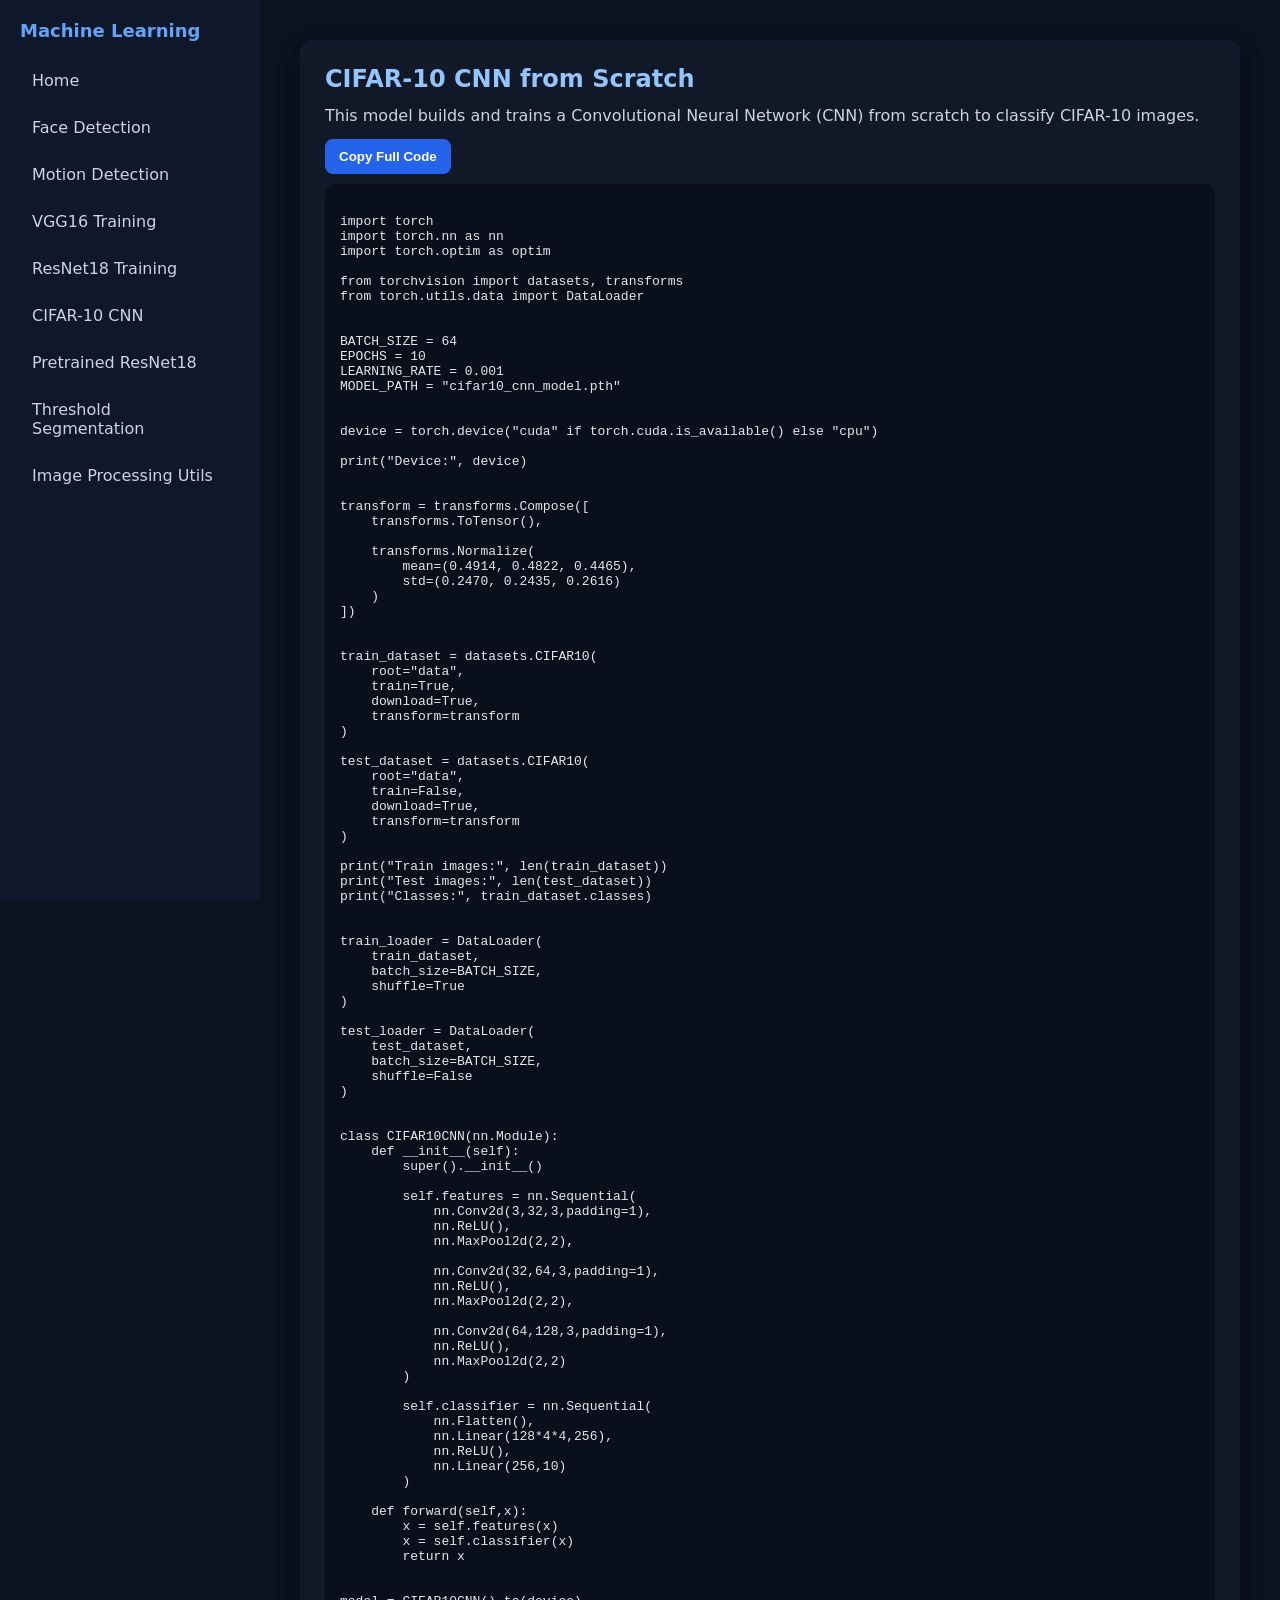
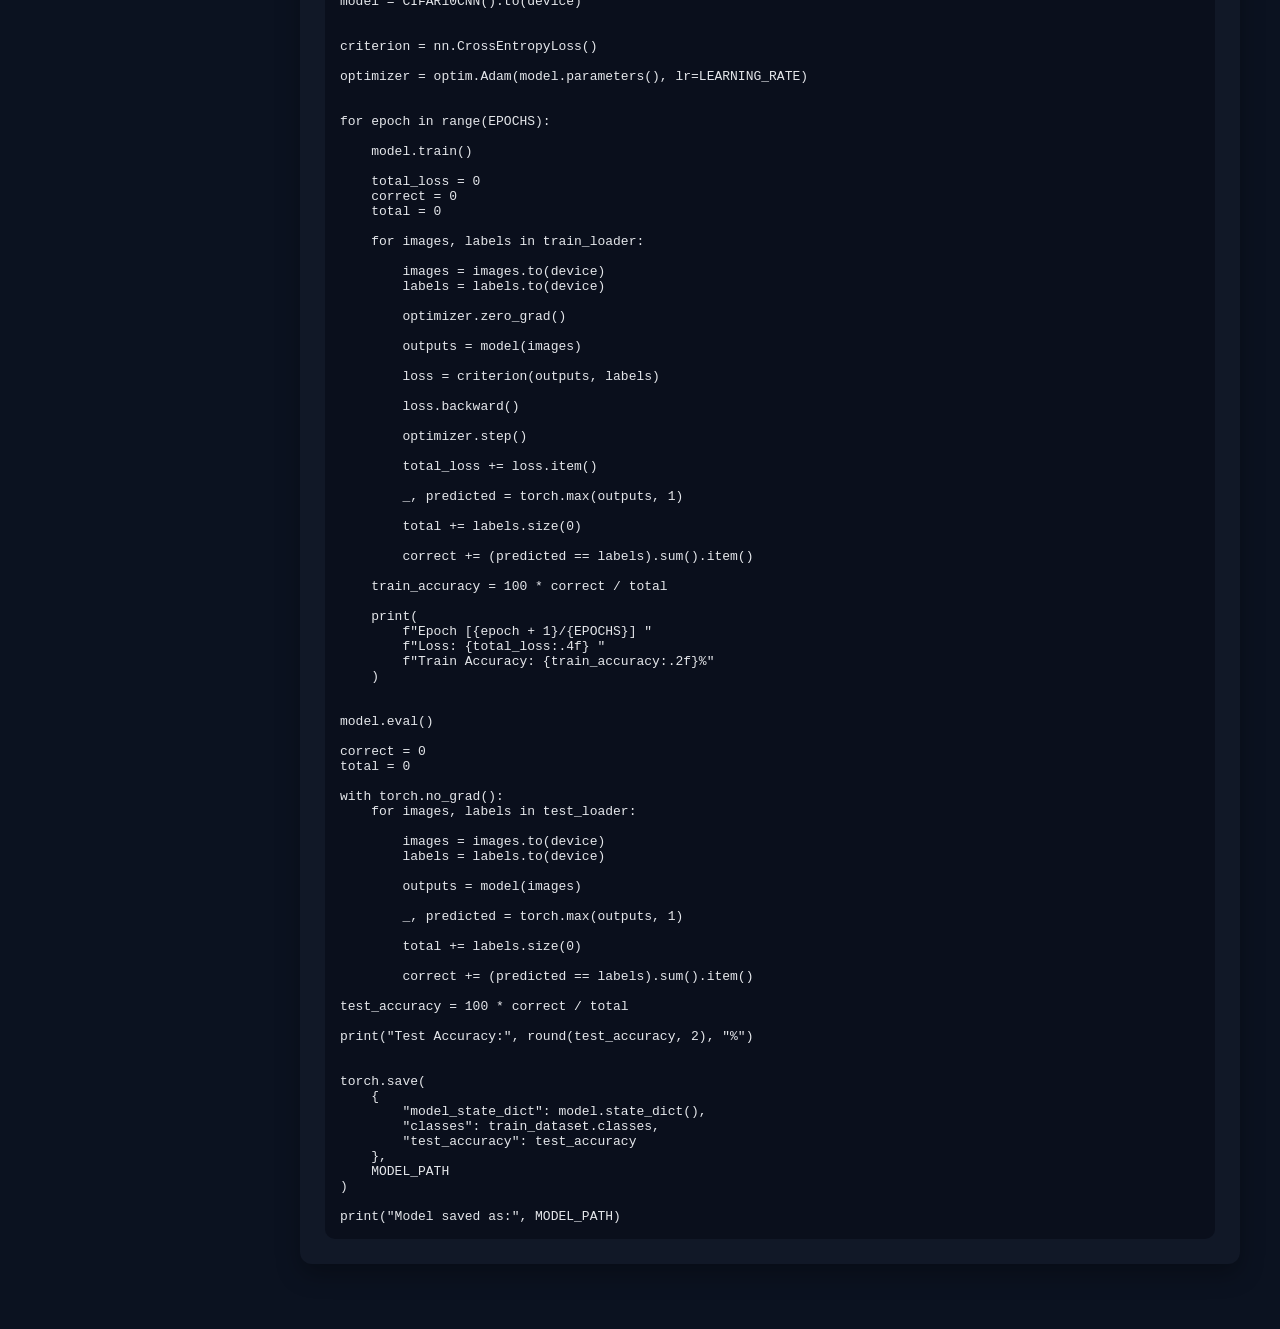
==== cifar10-cnn.html @ f82b3af5 "Machine Learning" ====
<!doctype html>
<html>
  <head>
    <title>CIFAR-10 CNN</title>
    <link rel="stylesheet" href="style.css" />
  </head>

  <body>
    <div class="sidebar">
      <h2>Machine Learning</h2>

      <a href="index.html">Home</a>
      <a href="face-detection.html">Face Detection</a>
      <a href="motion-detection.html">Motion Detection</a>
      <a href="vgg16-training.html">VGG16 Training</a>
      <a href="resnet18-training.html">ResNet18 Training</a
      ><a href="cifar10-cnn.html">CIFAR-10 CNN</a
      ><a href="pretrained-resnet18.html">Pretrained ResNet18</a
      ><a href="threshold-segmentation.html">Threshold Segmentation</a
      ><a href="image-utils.html">Image Processing Utils</a>
    </div>

    <main>
      <div class="card">
        <h2>CIFAR-10 CNN from Scratch</h2>

        <p>
          This model builds and trains a Convolutional Neural Network (CNN) from
          scratch to classify CIFAR-10 images.
        </p>

        <button class="copy-btn" onclick="copyCode()">Copy Full Code</button>

        <pre><code id="code">
import torch
import torch.nn as nn
import torch.optim as optim

from torchvision import datasets, transforms
from torch.utils.data import DataLoader


BATCH_SIZE = 64
EPOCHS = 10
LEARNING_RATE = 0.001
MODEL_PATH = "cifar10_cnn_model.pth"


device = torch.device("cuda" if torch.cuda.is_available() else "cpu")

print("Device:", device)


transform = transforms.Compose([
    transforms.ToTensor(),

    transforms.Normalize(
        mean=(0.4914, 0.4822, 0.4465),
        std=(0.2470, 0.2435, 0.2616)
    )
])


train_dataset = datasets.CIFAR10(
    root="data",
    train=True,
    download=True,
    transform=transform
)

test_dataset = datasets.CIFAR10(
    root="data",
    train=False,
    download=True,
    transform=transform
)

print("Train images:", len(train_dataset))
print("Test images:", len(test_dataset))
print("Classes:", train_dataset.classes)


train_loader = DataLoader(
    train_dataset,
    batch_size=BATCH_SIZE,
    shuffle=True
)

test_loader = DataLoader(
    test_dataset,
    batch_size=BATCH_SIZE,
    shuffle=False
)


class CIFAR10CNN(nn.Module):
    def __init__(self):
        super().__init__()

        self.features = nn.Sequential(
            nn.Conv2d(3,32,3,padding=1),
            nn.ReLU(),
            nn.MaxPool2d(2,2),

            nn.Conv2d(32,64,3,padding=1),
            nn.ReLU(),
            nn.MaxPool2d(2,2),

            nn.Conv2d(64,128,3,padding=1),
            nn.ReLU(),
            nn.MaxPool2d(2,2)
        )

        self.classifier = nn.Sequential(
            nn.Flatten(),
            nn.Linear(128*4*4,256),
            nn.ReLU(),
            nn.Linear(256,10)
        )

    def forward(self,x):
        x = self.features(x)
        x = self.classifier(x)
        return x


model = CIFAR10CNN().to(device)


criterion = nn.CrossEntropyLoss()

optimizer = optim.Adam(model.parameters(), lr=LEARNING_RATE)


for epoch in range(EPOCHS):

    model.train()

    total_loss = 0
    correct = 0
    total = 0

    for images, labels in train_loader:

        images = images.to(device)
        labels = labels.to(device)

        optimizer.zero_grad()

        outputs = model(images)

        loss = criterion(outputs, labels)

        loss.backward()

        optimizer.step()

        total_loss += loss.item()

        _, predicted = torch.max(outputs, 1)

        total += labels.size(0)

        correct += (predicted == labels).sum().item()

    train_accuracy = 100 * correct / total

    print(
        f"Epoch [{epoch + 1}/{EPOCHS}] "
        f"Loss: {total_loss:.4f} "
        f"Train Accuracy: {train_accuracy:.2f}%"
    )


model.eval()

correct = 0
total = 0

with torch.no_grad():
    for images, labels in test_loader:

        images = images.to(device)
        labels = labels.to(device)

        outputs = model(images)

        _, predicted = torch.max(outputs, 1)

        total += labels.size(0)

        correct += (predicted == labels).sum().item()

test_accuracy = 100 * correct / total

print("Test Accuracy:", round(test_accuracy, 2), "%")


torch.save(
    {
        "model_state_dict": model.state_dict(),
        "classes": train_dataset.classes,
        "test_accuracy": test_accuracy
    },
    MODEL_PATH
)

print("Model saved as:", MODEL_PATH)
</code></pre>
      </div>
    </main>

    <script>
      function copyCode() {
        navigator.clipboard.writeText(
          document.getElementById("code").innerText,
        );
      }
    </script>
  </body>
</html>
---- style.css ----
* {
  margin: 0;
  padding: 0;
  box-sizing: border-box;
}

body {
  font-family:
    system-ui,
    -apple-system,
    Segoe UI,
    Roboto,
    Arial;
  background: #0b1220;
  color: #e5e7eb;
  display: flex;
}

/* SIDEBAR */
.sidebar {
  width: 260px;
  min-height: 100vh;
  background: #0f172a;
  padding: 20px;
  position: fixed;
}

.sidebar h2 {
  font-size: 18px;
  margin-bottom: 20px;
  color: #60a5fa;
}

.sidebar a {
  display: block;
  color: #cbd5e1;
  text-decoration: none;
  padding: 10px 12px;
  border-radius: 8px;
  margin-bottom: 8px;
  transition: 0.2s;
}

.sidebar a:hover {
  background: #1e293b;
  color: white;
}

/* MAIN */
main {
  margin-left: 260px;
  padding: 40px;
  width: 100%;
}

.card {
  background: #111827;
  padding: 25px;
  border-radius: 12px;
  margin-bottom: 25px;
  box-shadow: 0 10px 25px rgba(0, 0, 0, 0.3);
}

h1,
h2,
h3 {
  color: #93c5fd;
  margin-bottom: 10px;
}

p {
  color: #cbd5e1;
  margin-bottom: 10px;
  line-height: 1.6;
}

pre {
  background: #0a0f1c;
  padding: 15px;
  border-radius: 10px;
  overflow: auto;
  color: #e5e7eb;
}

.copy-btn {
  background: #2563eb;
  color: white;
  border: none;
  padding: 10px 14px;
  border-radius: 8px;
  cursor: pointer;
  margin-bottom: 10px;
  font-weight: 600;
}

.copy-btn:hover {
  background: #1d4ed8;
}

ul,
ol {
  margin-left: 20px;
  color: #cbd5e1;
}

.nav-title {
  font-size: 14px;
  color: #64748b;
  margin-top: 20px;
  margin-bottom: 10px;
}
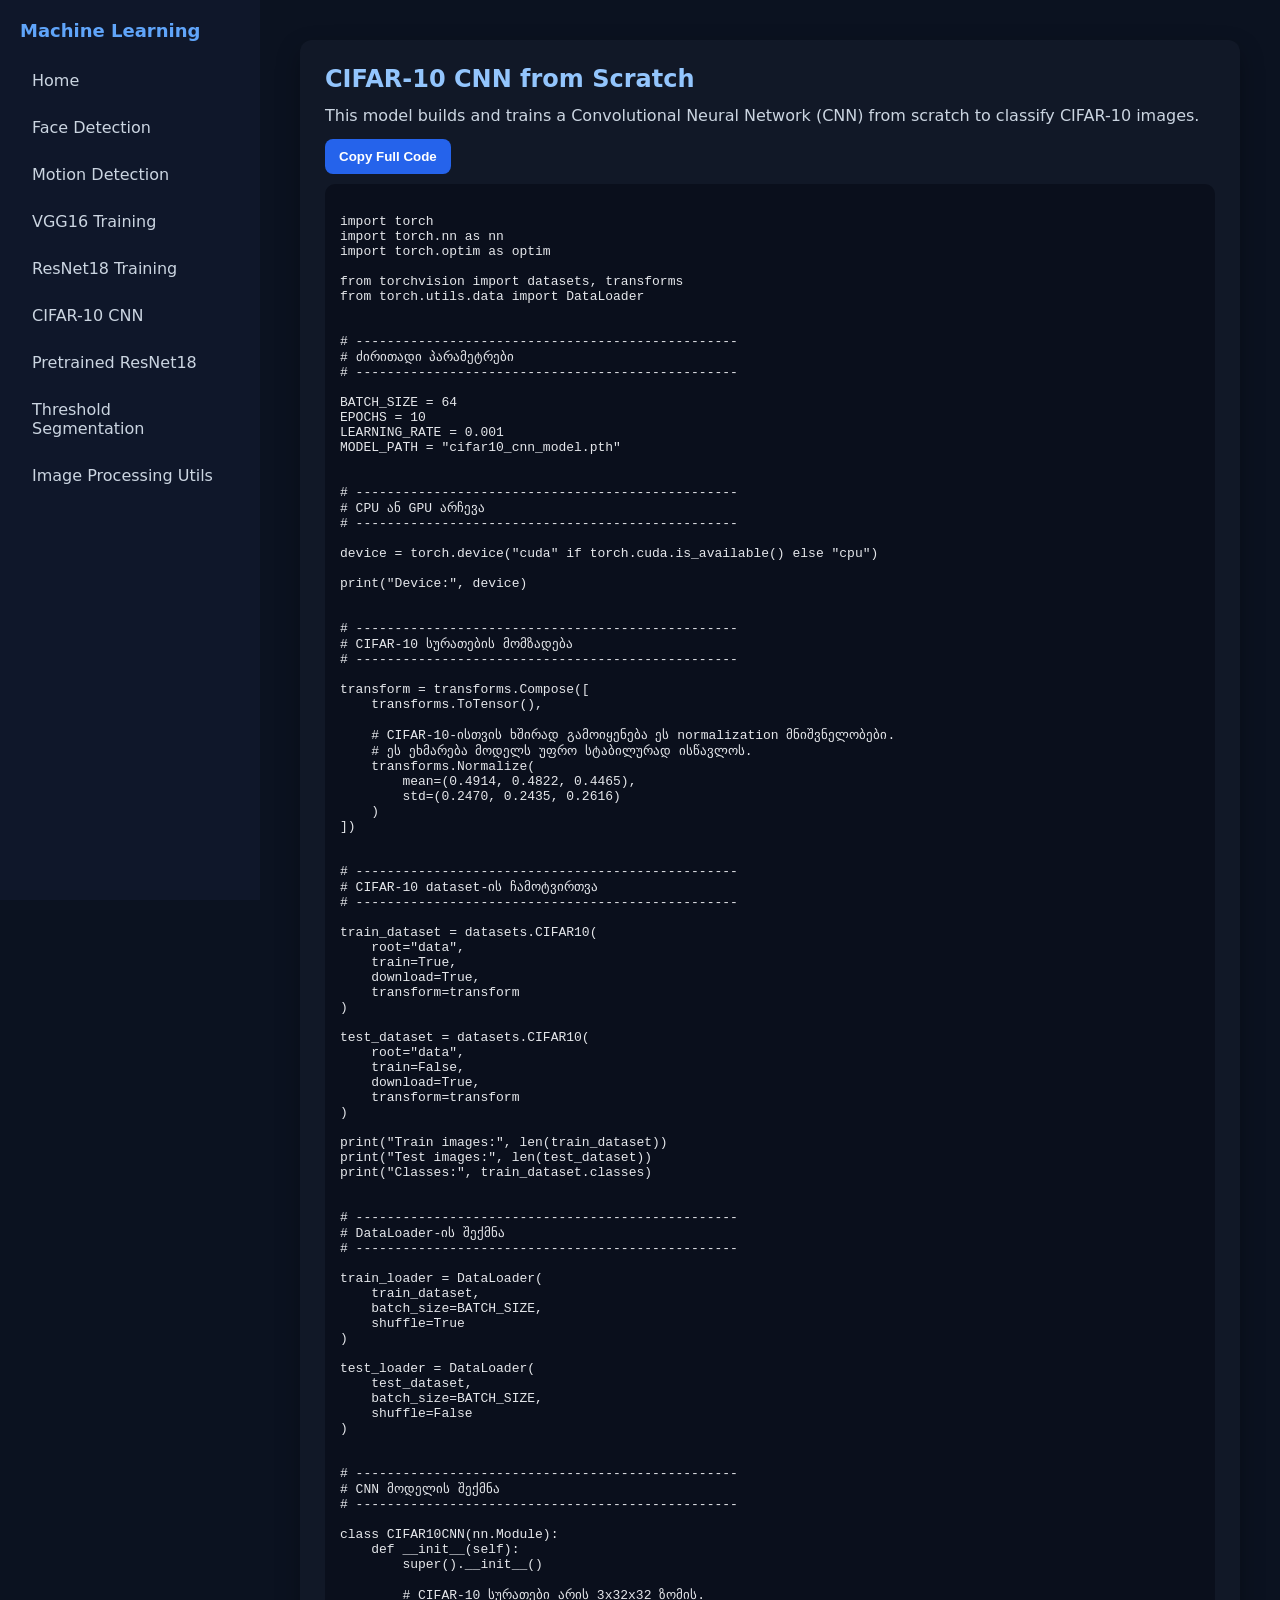
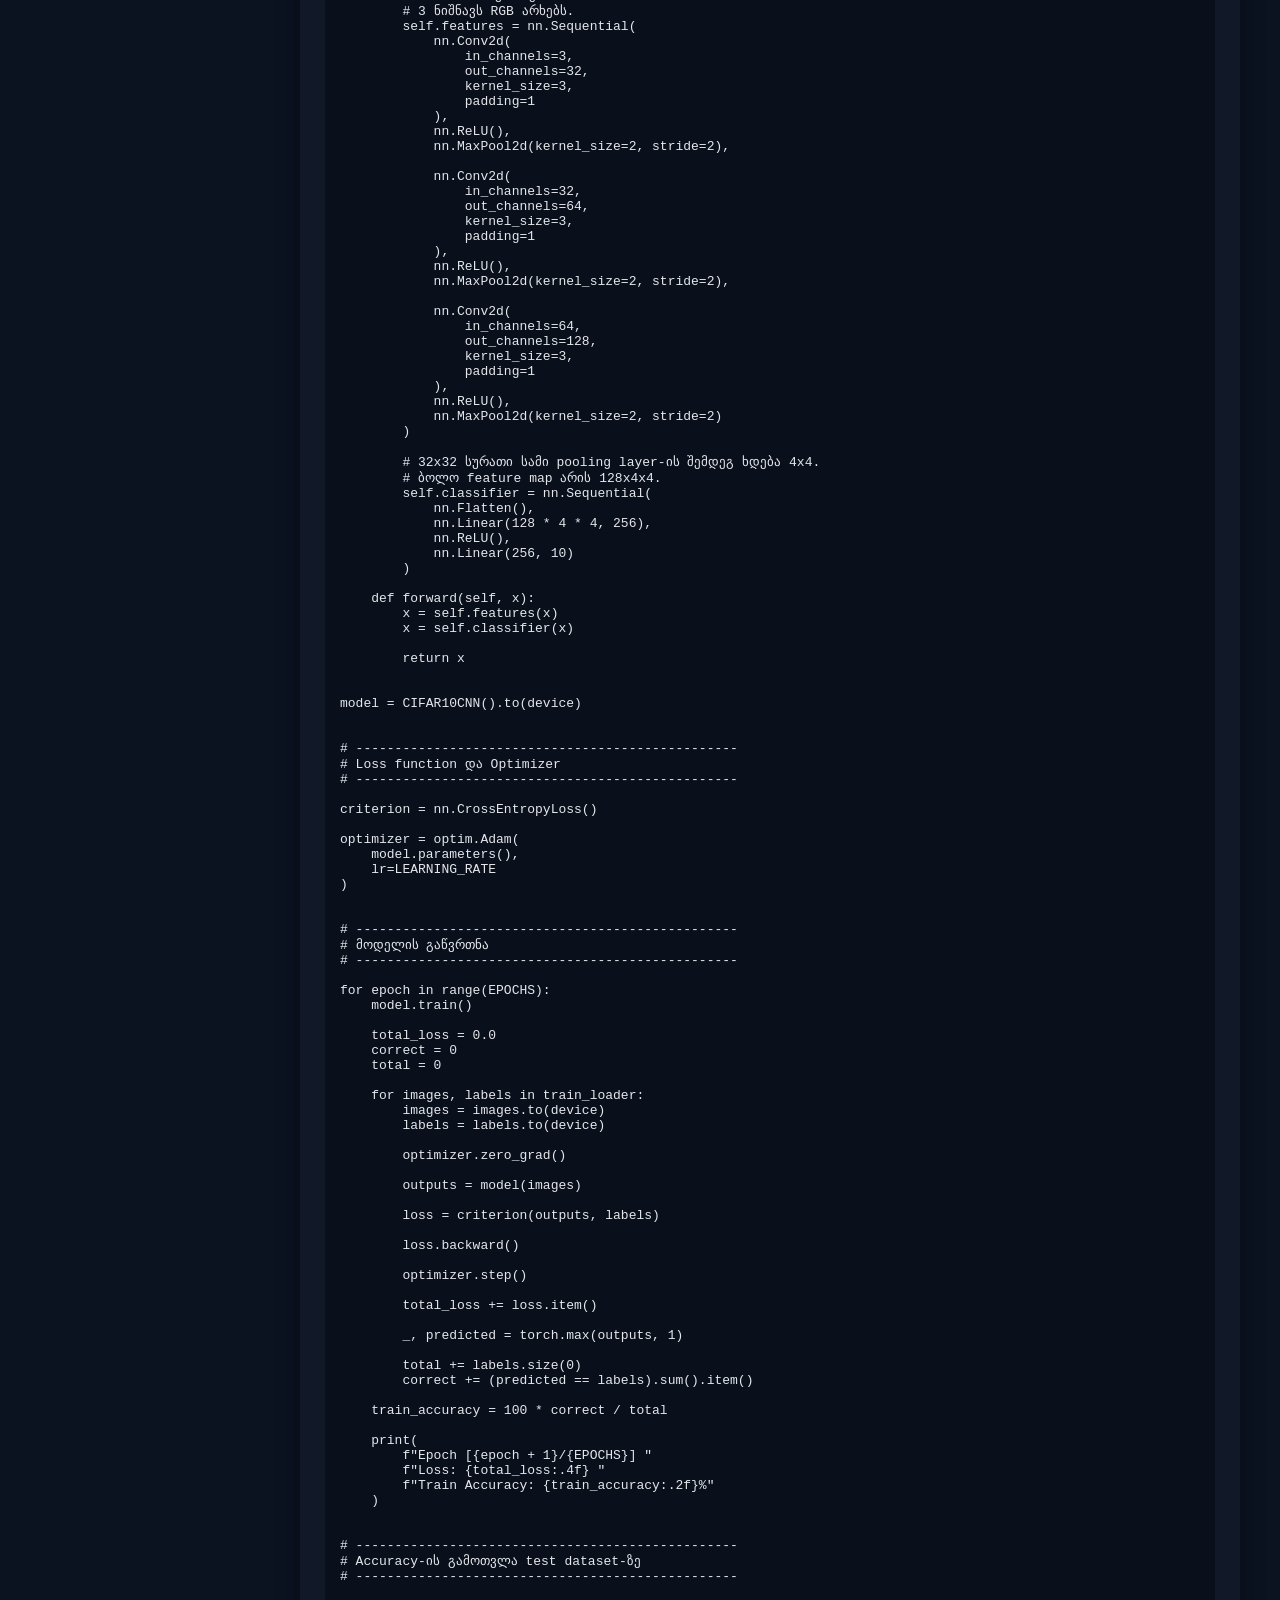
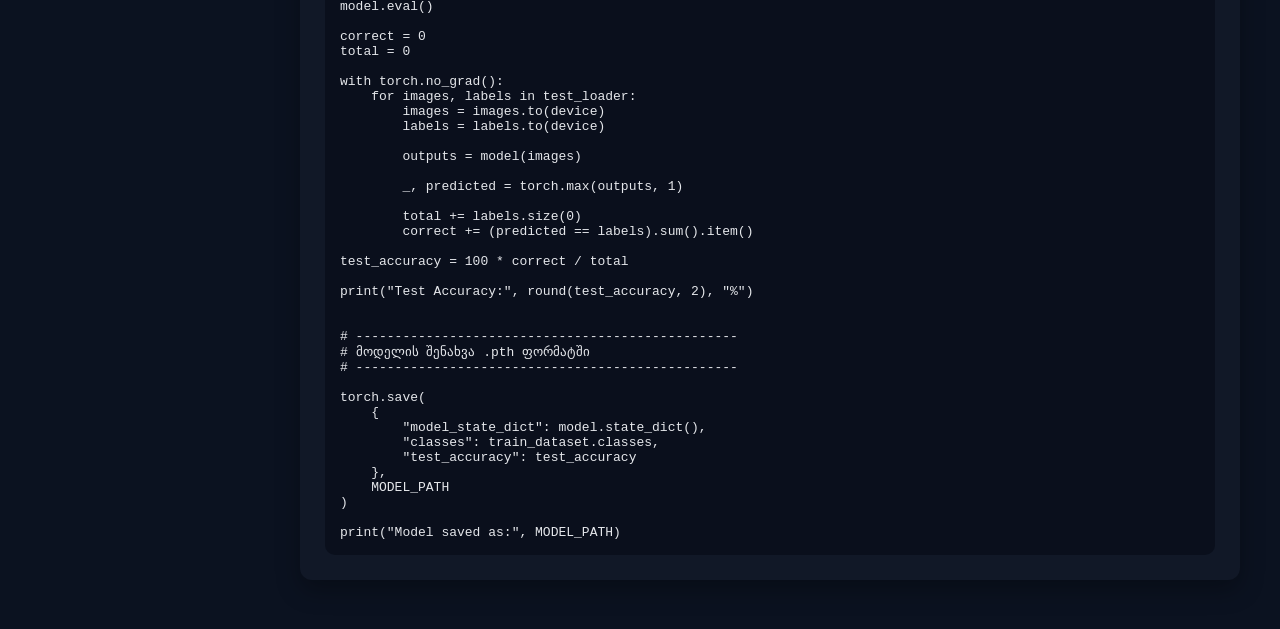
==== commit c33260ed: "Commentaries for each model" ====
--- a/cifar10-cnn.html
+++ b/cifar10-cnn.html
@@ -40,20 +40,34 @@
 from torch.utils.data import DataLoader
 
 
+# -------------------------------------------------
+# ძირითადი პარამეტრები
+# -------------------------------------------------
+
 BATCH_SIZE = 64
 EPOCHS = 10
 LEARNING_RATE = 0.001
 MODEL_PATH = "cifar10_cnn_model.pth"
 
 
+# -------------------------------------------------
+# CPU ან GPU არჩევა
+# -------------------------------------------------
+
 device = torch.device("cuda" if torch.cuda.is_available() else "cpu")
 
 print("Device:", device)
 
+
+# -------------------------------------------------
+# CIFAR-10 სურათების მომზადება
+# -------------------------------------------------
 
 transform = transforms.Compose([
     transforms.ToTensor(),
 
+    # CIFAR-10-ისთვის ხშირად გამოიყენება ეს normalization მნიშვნელობები.
+    # ეს ეხმარება მოდელს უფრო სტაბილურად ისწავლოს.
     transforms.Normalize(
         mean=(0.4914, 0.4822, 0.4465),
         std=(0.2470, 0.2435, 0.2616)
@@ -61,6 +75,10 @@
 ])
 
 
+# -------------------------------------------------
+# CIFAR-10 dataset-ის ჩამოტვირთვა
+# -------------------------------------------------
+
 train_dataset = datasets.CIFAR10(
     root="data",
     train=True,
@@ -80,6 +98,10 @@
 print("Classes:", train_dataset.classes)
 
 
+# -------------------------------------------------
+# DataLoader-ის შექმნა
+# -------------------------------------------------
+
 train_loader = DataLoader(
     train_dataset,
     batch_size=BATCH_SIZE,
@@ -93,55 +115,88 @@
 )
 
 
+# -------------------------------------------------
+# CNN მოდელის შექმნა
+# -------------------------------------------------
+
 class CIFAR10CNN(nn.Module):
     def __init__(self):
         super().__init__()
 
+        # CIFAR-10 სურათები არის 3x32x32 ზომის.
+        # 3 ნიშნავს RGB არხებს.
         self.features = nn.Sequential(
-            nn.Conv2d(3,32,3,padding=1),
-            nn.ReLU(),
-            nn.MaxPool2d(2,2),
-
-            nn.Conv2d(32,64,3,padding=1),
-            nn.ReLU(),
-            nn.MaxPool2d(2,2),
-
-            nn.Conv2d(64,128,3,padding=1),
-            nn.ReLU(),
-            nn.MaxPool2d(2,2)
+            nn.Conv2d(
+                in_channels=3,
+                out_channels=32,
+                kernel_size=3,
+                padding=1
+            ),
+            nn.ReLU(),
+            nn.MaxPool2d(kernel_size=2, stride=2),
+
+            nn.Conv2d(
+                in_channels=32,
+                out_channels=64,
+                kernel_size=3,
+                padding=1
+            ),
+            nn.ReLU(),
+            nn.MaxPool2d(kernel_size=2, stride=2),
+
+            nn.Conv2d(
+                in_channels=64,
+                out_channels=128,
+                kernel_size=3,
+                padding=1
+            ),
+            nn.ReLU(),
+            nn.MaxPool2d(kernel_size=2, stride=2)
         )
 
+        # 32x32 სურათი სამი pooling layer-ის შემდეგ ხდება 4x4.
+        # ბოლო feature map არის 128x4x4.
         self.classifier = nn.Sequential(
             nn.Flatten(),
-            nn.Linear(128*4*4,256),
-            nn.ReLU(),
-            nn.Linear(256,10)
+            nn.Linear(128 * 4 * 4, 256),
+            nn.ReLU(),
+            nn.Linear(256, 10)
         )
 
-    def forward(self,x):
+    def forward(self, x):
         x = self.features(x)
         x = self.classifier(x)
+
         return x
 
 
 model = CIFAR10CNN().to(device)
 
 
+# -------------------------------------------------
+# Loss function და Optimizer
+# -------------------------------------------------
+
 criterion = nn.CrossEntropyLoss()
 
-optimizer = optim.Adam(model.parameters(), lr=LEARNING_RATE)
-
+optimizer = optim.Adam(
+    model.parameters(),
+    lr=LEARNING_RATE
+)
+
+
+# -------------------------------------------------
+# მოდელის გაწვრთნა
+# -------------------------------------------------
 
 for epoch in range(EPOCHS):
-
     model.train()
 
-    total_loss = 0
+    total_loss = 0.0
     correct = 0
     total = 0
 
     for images, labels in train_loader:
-
         images = images.to(device)
         labels = labels.to(device)
 
@@ -160,7 +215,6 @@
         _, predicted = torch.max(outputs, 1)
 
         total += labels.size(0)
-
         correct += (predicted == labels).sum().item()
 
     train_accuracy = 100 * correct / total
@@ -172,6 +226,10 @@
     )
 
 
+# -------------------------------------------------
+# Accuracy-ის გამოთვლა test dataset-ზე
+# -------------------------------------------------
+
 model.eval()
 
 correct = 0
@@ -179,7 +237,6 @@
 
 with torch.no_grad():
     for images, labels in test_loader:
-
         images = images.to(device)
         labels = labels.to(device)
 
@@ -188,13 +245,16 @@
         _, predicted = torch.max(outputs, 1)
 
         total += labels.size(0)
-
         correct += (predicted == labels).sum().item()
 
 test_accuracy = 100 * correct / total
 
 print("Test Accuracy:", round(test_accuracy, 2), "%")
 
+
+# -------------------------------------------------
+# მოდელის შენახვა .pth ფორმატში
+# -------------------------------------------------
 
 torch.save(
     {
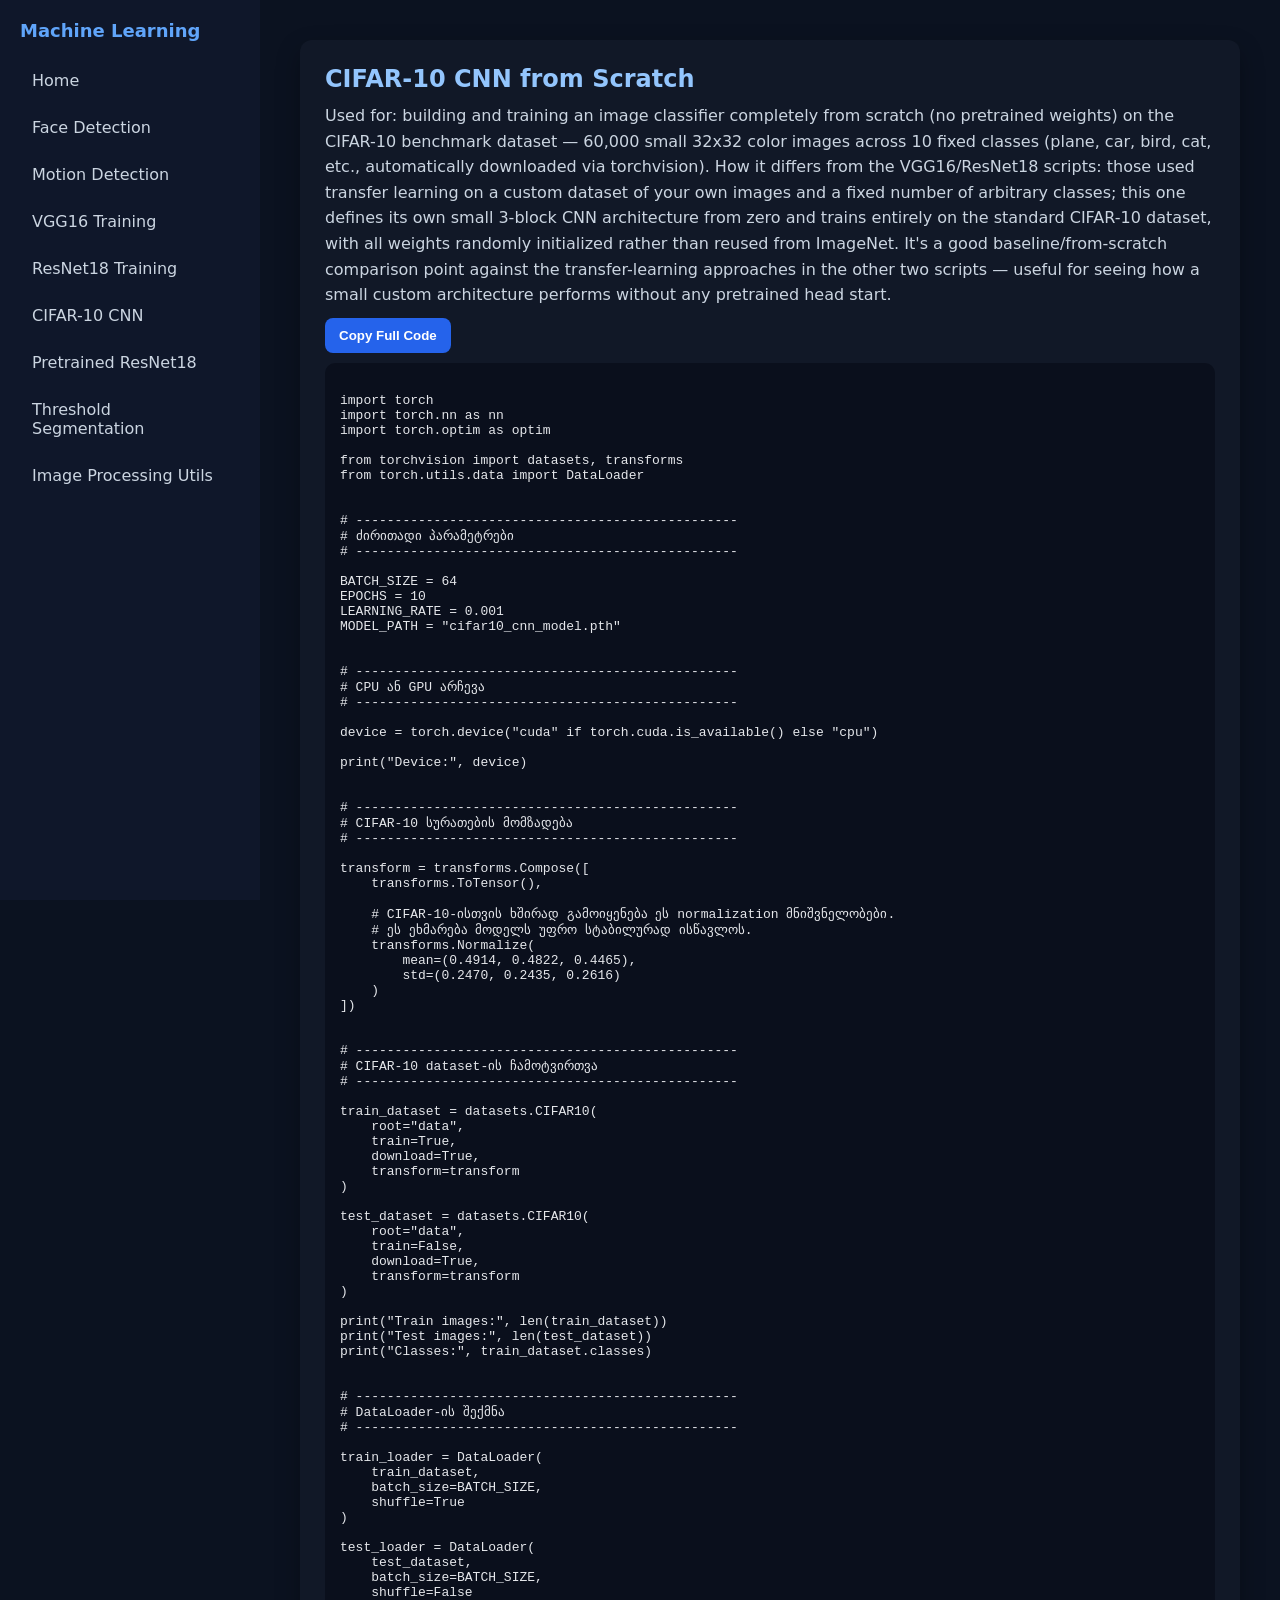
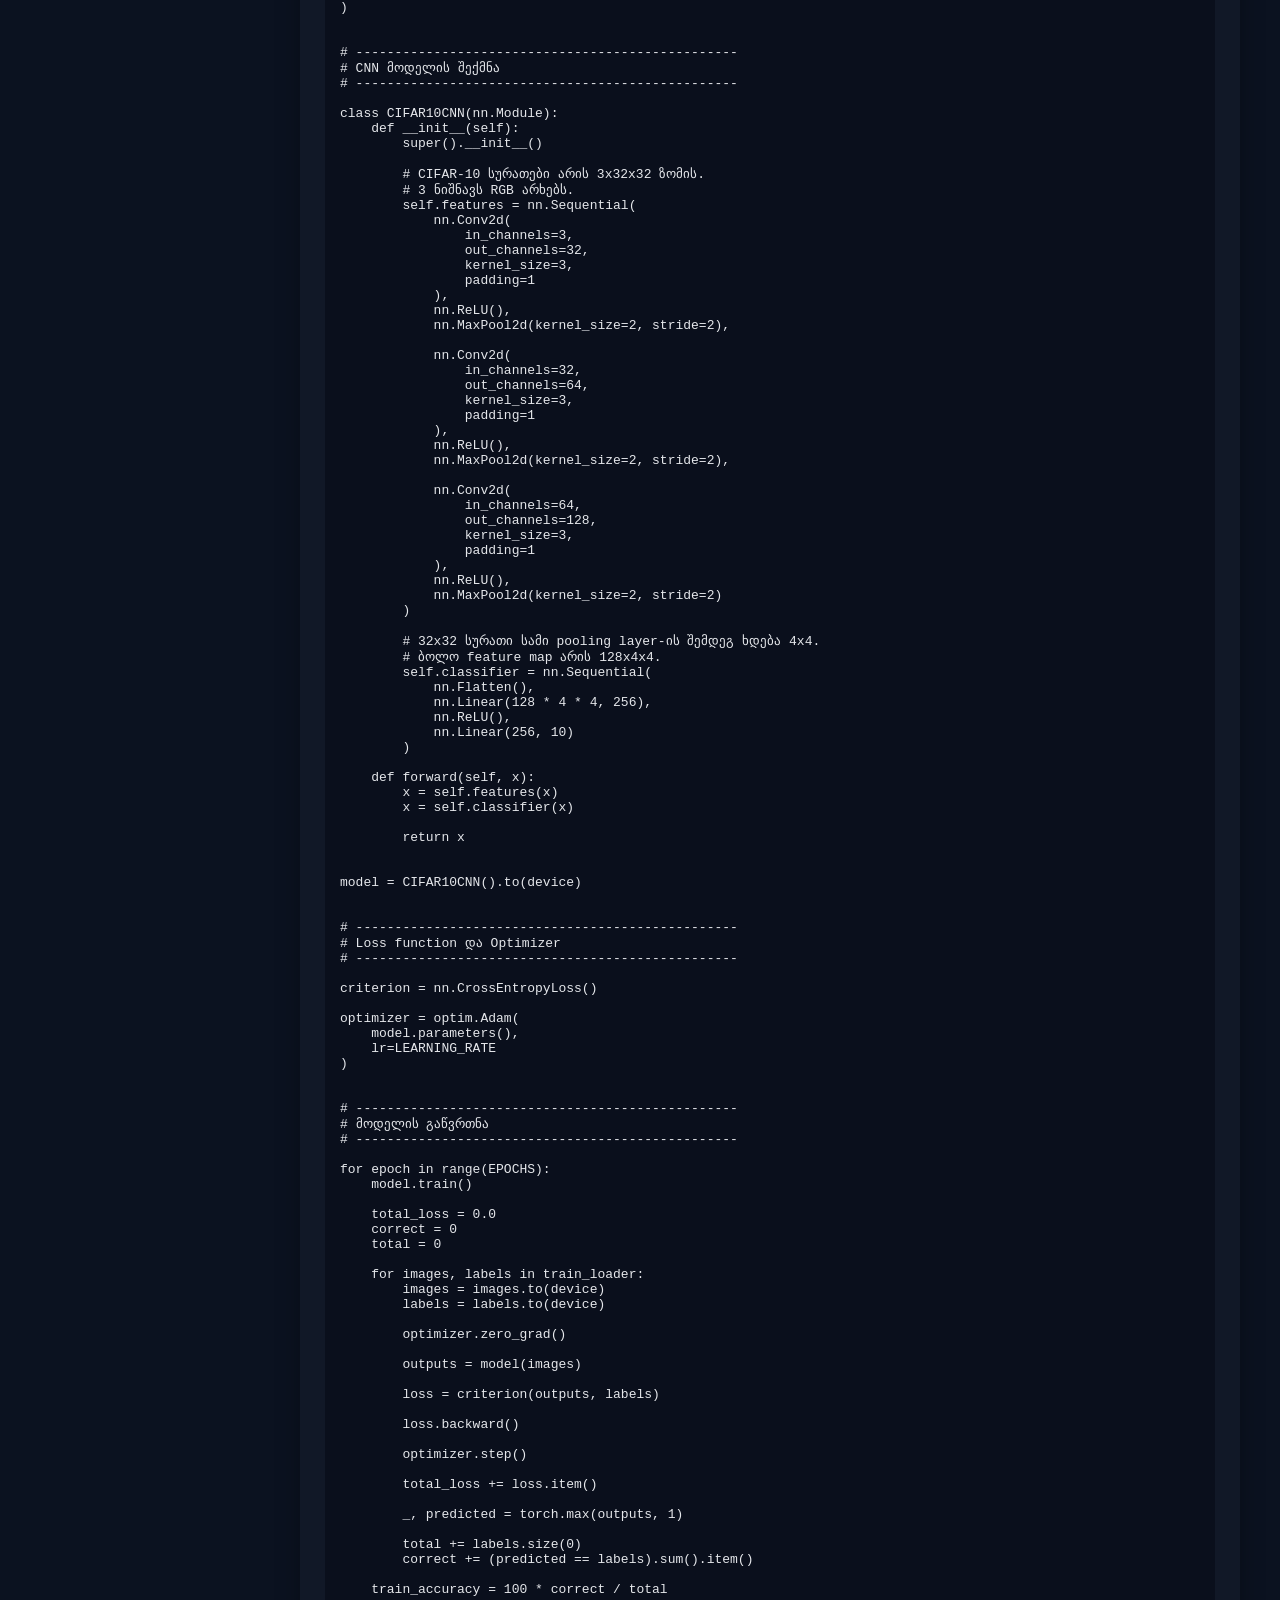
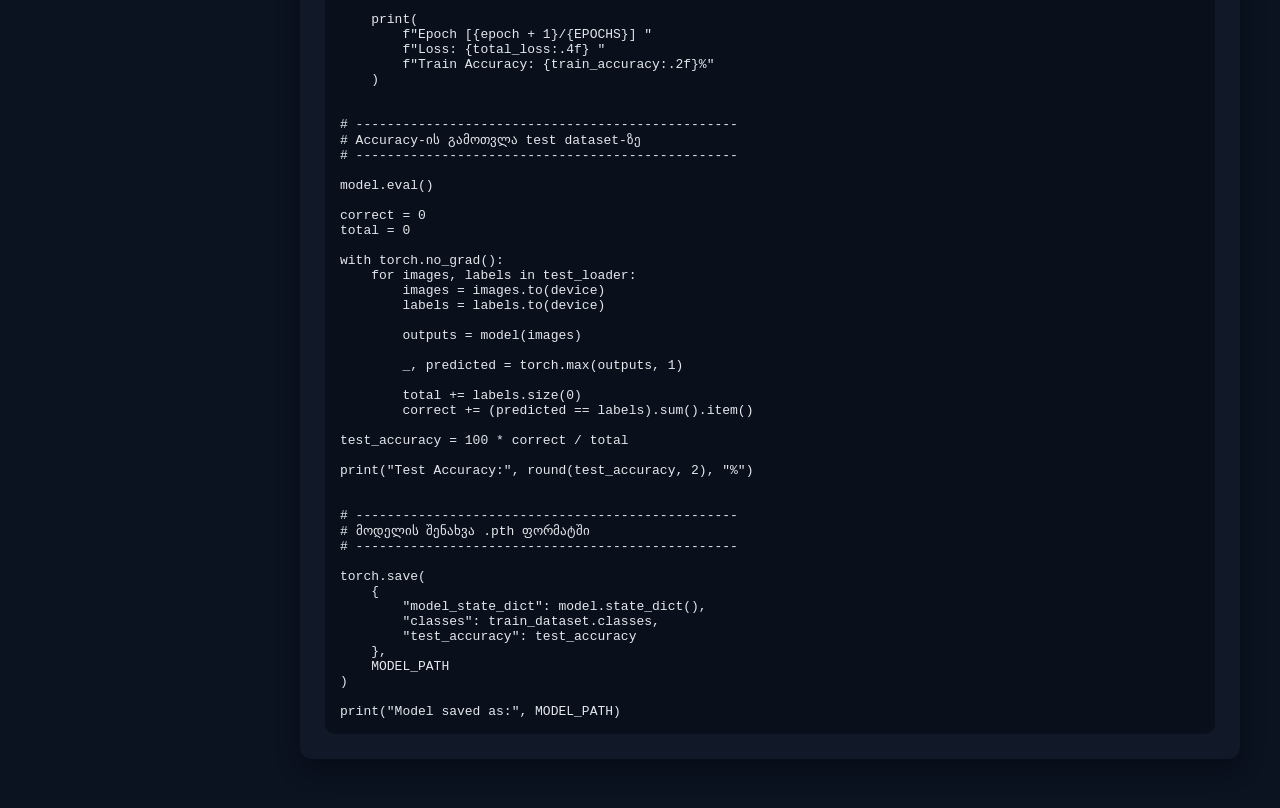
==== commit c9aaffc8: "Added info on what they are used for" ====
--- a/cifar10-cnn.html
+++ b/cifar10-cnn.html
@@ -25,8 +25,19 @@
         <h2>CIFAR-10 CNN from Scratch</h2>
 
         <p>
-          This model builds and trains a Convolutional Neural Network (CNN) from
-          scratch to classify CIFAR-10 images.
+          Used for: building and training an image classifier completely from
+          scratch (no pretrained weights) on the CIFAR-10 benchmark dataset —
+          60,000 small 32x32 color images across 10 fixed classes (plane, car,
+          bird, cat, etc., automatically downloaded via torchvision). How it
+          differs from the VGG16/ResNet18 scripts: those used transfer learning
+          on a custom dataset of your own images and a fixed number of arbitrary
+          classes; this one defines its own small 3-block CNN architecture from
+          zero and trains entirely on the standard CIFAR-10 dataset, with all
+          weights randomly initialized rather than reused from ImageNet. It's a
+          good baseline/from-scratch comparison point against the
+          transfer-learning approaches in the other two scripts — useful for
+          seeing how a small custom architecture performs without any pretrained
+          head start.
         </p>
 
         <button class="copy-btn" onclick="copyCode()">Copy Full Code</button>
